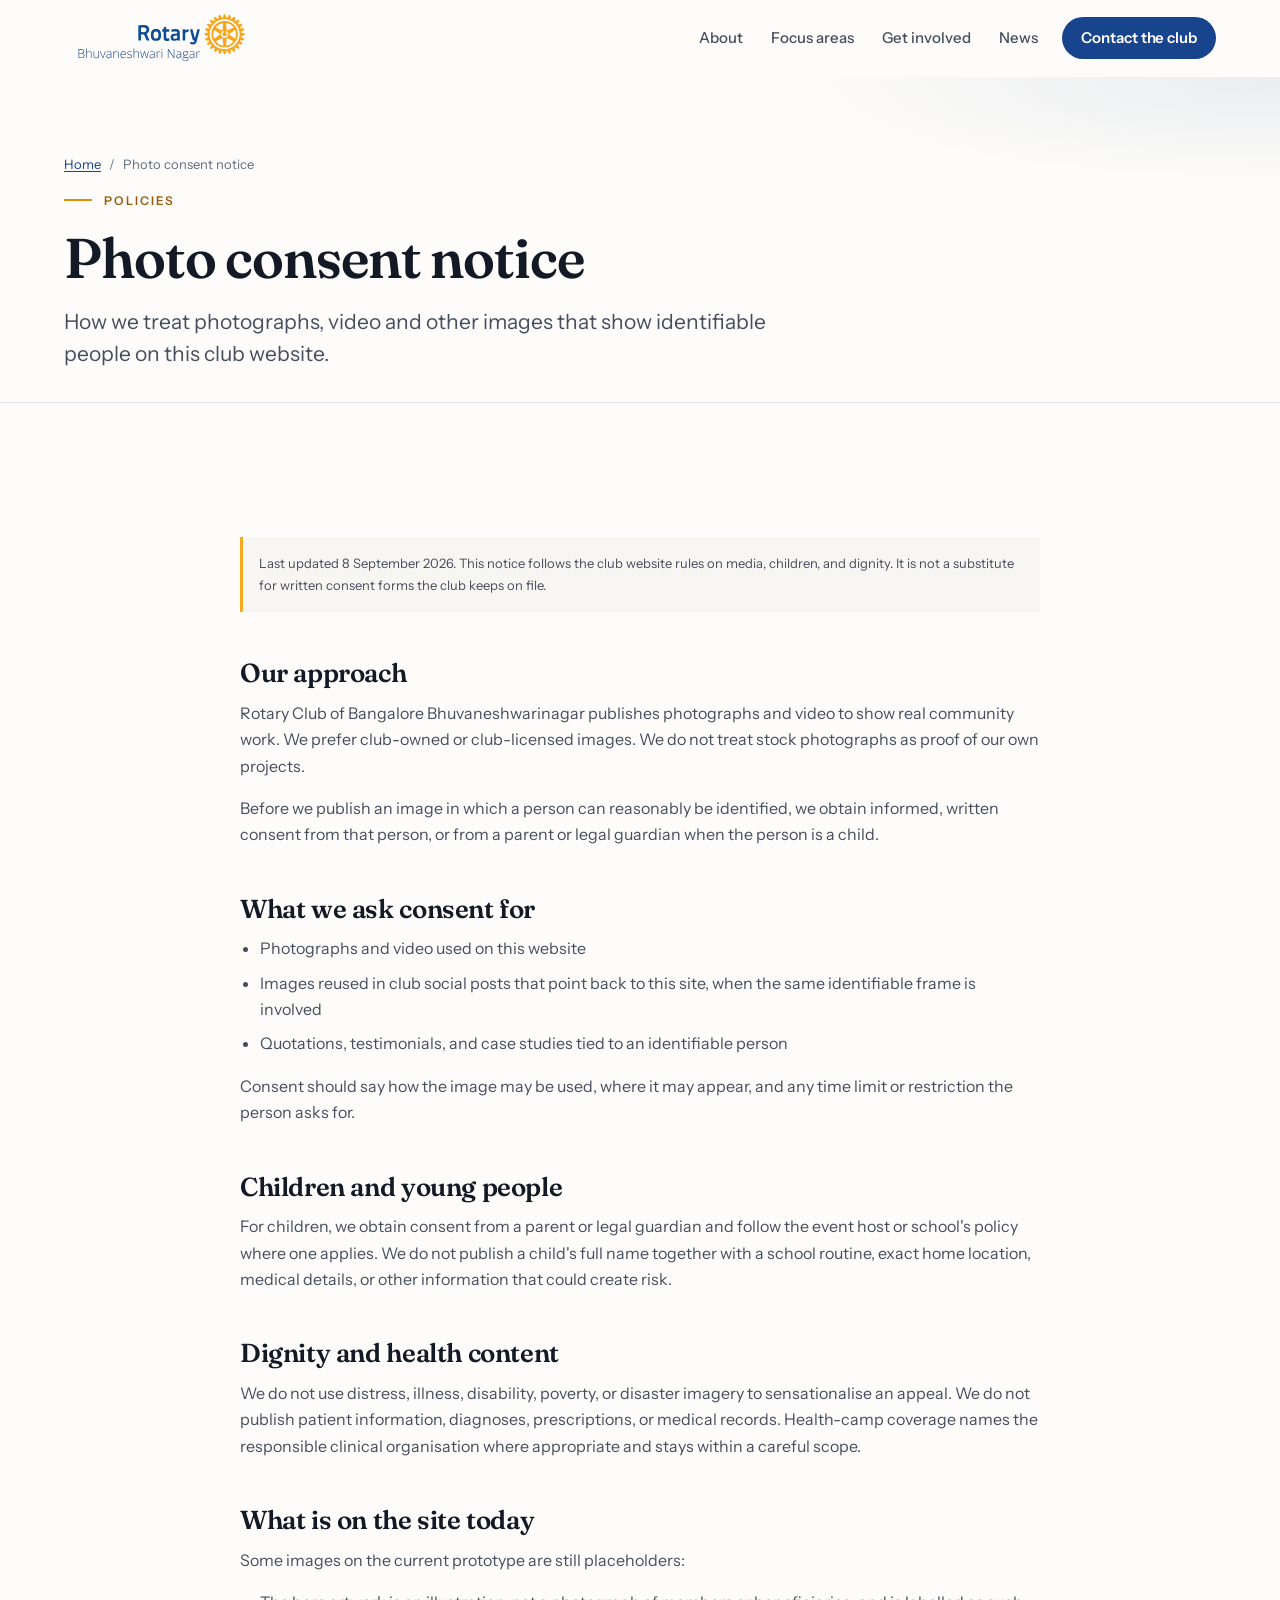
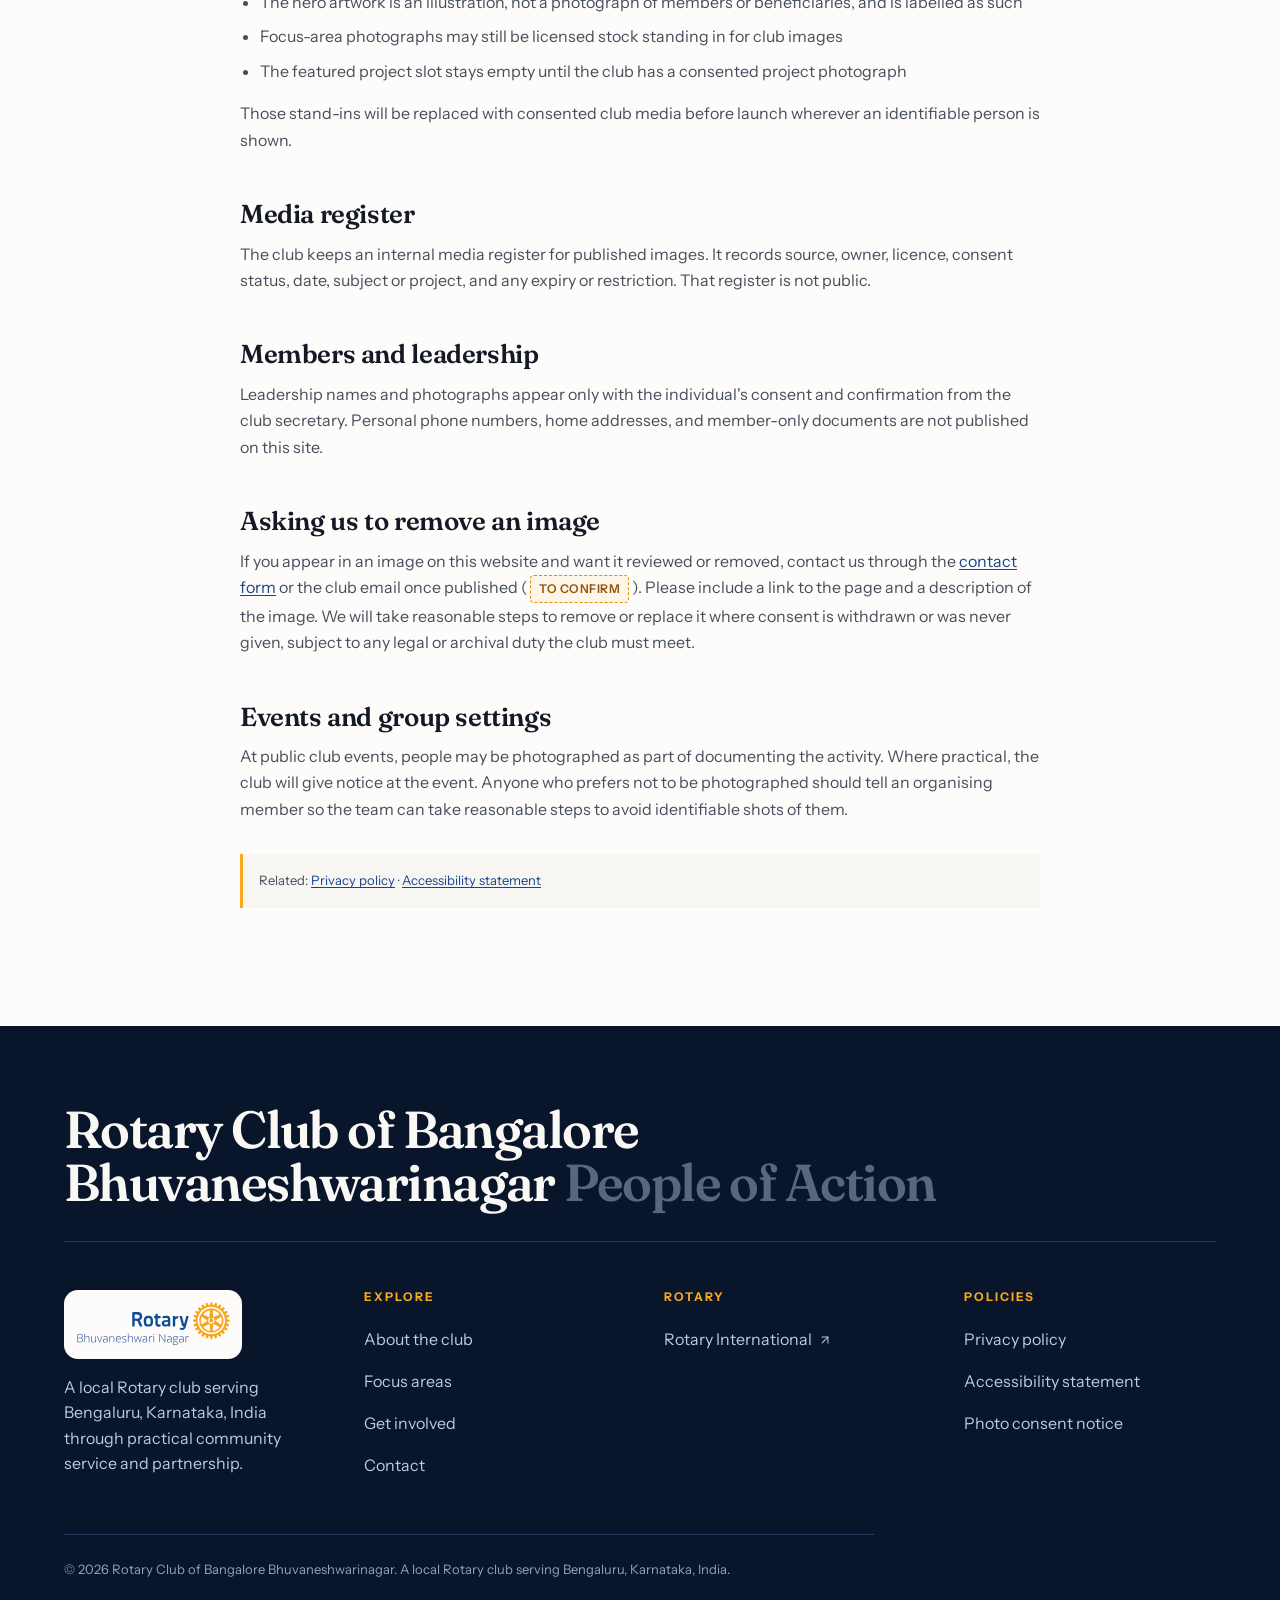
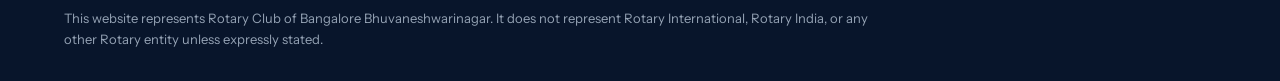
==== photo-consent/index.html @ 52475127 "Add complete HTML structure for Rotary Club website, including accessibility, privacy, and photo con" ====
<!doctype html>
<html lang="en">
<head>
  <meta charset="utf-8" />
  <meta name="viewport" content="width=device-width, initial-scale=1" />
  <title>Photo consent notice | Rotary Club of Bangalore Bhuvaneshwarinagar</title>
  <meta name="description" content="How Rotary Club of Bangalore Bhuvaneshwarinagar handles photographs, video and identifiable images on this website." />
  <meta name="theme-color" content="#0A1B33" />
  <meta name="color-scheme" content="light" />
  <meta name="robots" content="index,follow" />

  <link rel="icon" href="../imgs/favicon.svg" type="image/svg+xml" />
  <link rel="icon" href="../imgs/favicon-32.png" sizes="32x32" type="image/png" />
  <link rel="apple-touch-icon" href="../imgs/favicon-180.png" />

  <link rel="preconnect" href="https://fonts.googleapis.com" />
  <link rel="preconnect" href="https://fonts.gstatic.com" crossorigin />
  <link rel="stylesheet" href="https://fonts.googleapis.com/css2?family=Fraunces:ital,opsz,wght,SOFT,WONK@0,9..144,400..700,20,1&family=Instrument+Sans:ital,wght@0,400..700;1,400..500&display=swap" />
  <link rel="stylesheet" href="../css/main.css" />
</head>
<body>
  <a class="skip-link" href="#main">Skip to main content</a>

  <svg width="0" height="0" aria-hidden="true" focusable="false" style="position:absolute">
    <defs>
      <symbol id="i-arrow-ur" viewBox="0 0 24 24"><path d="M7 7h10v10" /><path d="M7 17 17 7" /></symbol>
      <symbol id="i-menu" viewBox="0 0 24 24"><path d="M4 5h16" /><path d="M4 12h16" /><path d="M4 19h16" /></symbol>
      <symbol id="i-close" viewBox="0 0 24 24"><path d="M18 6 6 18" /><path d="m6 6 12 12" /></symbol>
    </defs>
  </svg>

  <header class="header" id="site-header">
    <div class="wrap header__inner">
      <a class="brand" href="../">
        <img class="brand__logo" src="../imgs/rotary-club-logo.svg" width="261" height="75"
             alt="Rotary Club of Bangalore Bhuvaneshwari Nagar, home" />
      </a>

      <button class="nav-toggle" type="button" aria-expanded="false" aria-controls="primary-nav">
        <svg class="ico" aria-hidden="true"><use href="#i-menu" /></svg>
        <span class="nav-toggle__label">Menu</span>
      </button>

      <nav class="nav" id="primary-nav" aria-label="Primary">
        <a href="../#about">About</a>
        <a href="../#focus">Focus areas</a>
        <a href="../#involved">Get involved</a>
        <a href="../#news">News</a>
        <a class="btn" href="../#contact">Contact the club</a>
      </nav>
    </div>
  </header>

  <main id="main">
    <section class="page-hero" aria-labelledby="page-title">
      <div class="wrap">
        <nav aria-label="Breadcrumb">
          <ol class="crumbs">
            <li><a href="../">Home</a></li>
            <li><span aria-current="page">Photo consent notice</span></li>
          </ol>
        </nav>
        <p class="eyebrow">Policies</p>
        <h1 id="page-title">Photo consent notice</h1>
        <p class="lede">How we treat photographs, video and other images that show identifiable people on this club website.</p>
      </div>
    </section>

    <section class="section">
      <div class="wrap legal">
        <p class="note">Last updated 8 September 2026. This notice follows the club website rules on media, children, and dignity. It is not a substitute for written consent forms the club keeps on file.</p>

        <h2>Our approach</h2>
        <p>Rotary Club of Bangalore Bhuvaneshwarinagar publishes photographs and video to show real community work. We prefer club-owned or club-licensed images. We do not treat stock photographs as proof of our own projects.</p>
        <p>Before we publish an image in which a person can reasonably be identified, we obtain informed, written consent from that person, or from a parent or legal guardian when the person is a child.</p>

        <h2>What we ask consent for</h2>
        <ul>
          <li>Photographs and video used on this website</li>
          <li>Images reused in club social posts that point back to this site, when the same identifiable frame is involved</li>
          <li>Quotations, testimonials, and case studies tied to an identifiable person</li>
        </ul>
        <p>Consent should say how the image may be used, where it may appear, and any time limit or restriction the person asks for.</p>

        <h2>Children and young people</h2>
        <p>For children, we obtain consent from a parent or legal guardian and follow the event host or school's policy where one applies. We do not publish a child's full name together with a school routine, exact home location, medical details, or other information that could create risk.</p>

        <h2>Dignity and health content</h2>
        <p>We do not use distress, illness, disability, poverty, or disaster imagery to sensationalise an appeal. We do not publish patient information, diagnoses, prescriptions, or medical records. Health-camp coverage names the responsible clinical organisation where appropriate and stays within a careful scope.</p>

        <h2>What is on the site today</h2>
        <p>Some images on the current prototype are still placeholders:</p>
        <ul>
          <li>The hero artwork is an illustration, not a photograph of members or beneficiaries, and is labelled as such</li>
          <li>Focus-area photographs may still be licensed stock standing in for club images</li>
          <li>The featured project slot stays empty until the club has a consented project photograph</li>
        </ul>
        <p>Those stand-ins will be replaced with consented club media before launch wherever an identifiable person is shown.</p>

        <h2>Media register</h2>
        <p>The club keeps an internal media register for published images. It records source, owner, licence, consent status, date, subject or project, and any expiry or restriction. That register is not public.</p>

        <h2>Members and leadership</h2>
        <p>Leadership names and photographs appear only with the individual's consent and confirmation from the club secretary. Personal phone numbers, home addresses, and member-only documents are not published on this site.</p>

        <h2>Asking us to remove an image</h2>
        <p>If you appear in an image on this website and want it reviewed or removed, contact us through the <a href="../#contact">contact form</a> or the club email once published (<span class="chip">To confirm</span>). Please include a link to the page and a description of the image. We will take reasonable steps to remove or replace it where consent is withdrawn or was never given, subject to any legal or archival duty the club must meet.</p>

        <h2>Events and group settings</h2>
        <p>At public club events, people may be photographed as part of documenting the activity. Where practical, the club will give notice at the event. Anyone who prefers not to be photographed should tell an organising member so the team can take reasonable steps to avoid identifiable shots of them.</p>

        <p class="note">Related: <a href="../privacy/">Privacy policy</a> · <a href="../accessibility/">Accessibility statement</a></p>
      </div>
    </section>
  </main>

  <footer class="footer on-dark">
    <div class="wrap">
      <p class="footer__wordmark">Rotary Club of Bangalore Bhuvaneshwarinagar <span>People of Action</span></p>
      <div class="footer__grid">
        <div>
          <a class="brand brand--plate" href="../" style="margin-bottom:var(--s-4)">
            <img class="brand__logo" src="../imgs/rotary-club-logo.svg" width="261" height="75"
                 alt="Rotary Club of Bangalore Bhuvaneshwari Nagar, home" />
          </a>
          <p class="footer__about">A local Rotary club serving Bengaluru, Karnataka, India through practical community service and partnership.</p>
        </div>
        <div>
          <h3>Explore</h3>
          <ul class="footer__links">
            <li><a href="../#about">About the club</a></li>
            <li><a href="../#focus">Focus areas</a></li>
            <li><a href="../#involved">Get involved</a></li>
            <li><a href="../#contact">Contact</a></li>
          </ul>
        </div>
        <div>
          <h3>Rotary</h3>
          <ul class="footer__links">
            <li>
              <a href="https://www.rotary.org/" target="_blank" rel="noopener noreferrer">
                Rotary International
                <svg class="ico" aria-hidden="true"><use href="#i-arrow-ur" /></svg>
              </a>
            </li>
          </ul>
        </div>
        <div>
          <h3>Policies</h3>
          <ul class="footer__links">
            <li><a href="../privacy/">Privacy policy</a></li>
            <li><a href="../accessibility/">Accessibility statement</a></li>
            <li><a href="../photo-consent/" aria-current="page">Photo consent notice</a></li>
          </ul>
        </div>
      </div>
      <div class="footer__legal">
        <p>&copy; <span id="year">2026</span> Rotary Club of Bangalore Bhuvaneshwarinagar. A local Rotary club serving Bengaluru, Karnataka, India.</p>
        <p>This website represents Rotary Club of Bangalore Bhuvaneshwarinagar. It does not represent Rotary International, Rotary India, or any other Rotary entity unless expressly stated.</p>
      </div>
    </div>
  </footer>

  <script>
    (function () {
      'use strict';
      var toggle = document.querySelector('.nav-toggle');
      var nav = document.getElementById('primary-nav');
      var toggleLabel = toggle.querySelector('.nav-toggle__label');
      var toggleIcon = toggle.querySelector('use');
      function setNav(open) {
        nav.classList.toggle('is-open', open);
        toggle.setAttribute('aria-expanded', String(open));
        toggleLabel.textContent = open ? 'Close' : 'Menu';
        toggleIcon.setAttribute('href', open ? '#i-close' : '#i-menu');
      }
      toggle.addEventListener('click', function () {
        setNav(!nav.classList.contains('is-open'));
      });
      nav.addEventListener('click', function (e) {
        if (e.target.closest('a')) setNav(false);
      });
      document.addEventListener('keydown', function (e) {
        if (e.key === 'Escape' && nav.classList.contains('is-open')) {
          setNav(false);
          toggle.focus();
        }
      });
      var header = document.getElementById('site-header');
      var onScroll = function () {
        header.classList.toggle('is-stuck', window.scrollY > 8);
      };
      onScroll();
      window.addEventListener('scroll', onScroll, { passive: true });
      document.getElementById('year').textContent = String(new Date().getFullYear());
    })();
  </script>
</body>
</html>
---- css/main.css ----
/* ==========================================================================
       DESIGN TOKENS
       Brand: Rotary Royal Blue #17458F, Rotary Gold #F7A81B.
       Ramps built in HSL from those two anchors, on a warm paper neutral.
       ========================================================================== */
    :root {
      /* azure ramp */
      --azure-950: hsl(217 68% 10%);
      --azure-900: hsl(217 66% 14%);
      --azure-800: hsl(217 68% 20%);
      --azure-700: hsl(217 70% 26%);
      --azure-600: hsl(217 72% 32%);   /* brand */
      --azure-500: hsl(214 76% 42%);
      --azure-300: hsl(212 72% 74%);
      --azure-200: hsl(212 74% 86%);
      --azure-100: hsl(212 72% 92%);
      --azure-50:  hsl(210 64% 96%);

      /* gold ramp */
      --gold-800: hsl(33 88% 30%);
      --gold-700: hsl(34 90% 32%);     /* AA gold text on every paper surface: 5.26 / 5.00 / 4.66 */
      --gold-600: hsl(37 92% 46%);
      --gold-500: hsl(39 93% 54%);     /* brand */
      --gold-300: hsl(41 92% 74%);
      --gold-200: hsl(41 90% 86%);
      --gold-50:  hsl(42 82% 95%);

      /* warm neutrals */
      --paper:      hsl(40 40% 98.5%);
      --paper-2:    hsl(38 30% 96%);
      --paper-3:    hsl(36 24% 93%);
      --ink:        hsl(220 32% 11%);
      --ink-2:      hsl(220 14% 32%);
      --ink-3:      hsl(220 12% 44%);
      --line:       hsl(220 16% 87%);
      --line-soft:  hsl(220 14% 91%);

      /* on-dark */
      --on-dark:      hsl(40 40% 97%);
      --on-dark-2:    hsl(212 30% 80%);
      --on-dark-line: hsl(217 40% 26%);

      /* spacing scale */
      --s-1: .25rem; --s-2: .5rem;  --s-3: .75rem; --s-4: 1rem;
      --s-5: 1.5rem; --s-6: 2rem;   --s-7: 3rem;   --s-8: 4rem;
      --s-9: 6rem;   --s-10: 8rem;

      /* type scale */
      --fs-xs:   .75rem;
      --fs-sm:   .8125rem;
      --fs-base: 1rem;
      --fs-md:   1.0625rem;
      --fs-lg:   clamp(1.125rem, .95rem + .6vw, 1.3125rem);
      --fs-xl:   clamp(1.375rem, 1.15rem + .8vw, 1.625rem);
      --fs-2xl:  clamp(1.75rem, 1.35rem + 1.7vw, 2.5rem);
      --fs-3xl:  clamp(2.125rem, 1.5rem + 2.8vw, 3.5rem);
      --fs-4xl:  clamp(2.5rem, 1.4rem + 5.2vw, 5rem);
      --fs-num:  clamp(2.25rem, 1.4rem + 3.4vw, 3.75rem);

      /* radii: tight editorial register */
      --r-1: .25rem; --r-2: .5rem; --r-3: .875rem; --r-4: 1.25rem;
      --r-pill: 999px;

      /* elevation: two tokens only, one light direction (top) */
      --shadow-1: 0 1px 2px hsl(217 40% 20% / .06), 0 6px 16px -6px hsl(217 40% 20% / .12);
      --shadow-2: 0 2px 4px hsl(217 40% 20% / .07), 0 24px 48px -18px hsl(217 40% 20% / .26);

      --wrap: 78rem;
      --wrap-tight: 62rem;
      --header-h: 4.75rem;

      --ease: cubic-bezier(.2, .7, .2, 1);
    }

    /* ==========================================================================
       BASE
       ========================================================================== */
    *, *::before, *::after { box-sizing: border-box; }

    html { -webkit-text-size-adjust: 100%; }
    @media (prefers-reduced-motion: no-preference) {
      html { scroll-behavior: smooth; }
    }

    body {
      margin: 0;
      min-width: 20rem;
      background: var(--paper);
      color: var(--ink);
      font-family: "Instrument Sans", ui-sans-serif, system-ui, -apple-system, "Segoe UI", sans-serif;
      font-size: var(--fs-md);
      line-height: 1.6;
      font-feature-settings: "cv05" 1;
      -webkit-font-smoothing: antialiased;
      -moz-osx-font-smoothing: grayscale;
      overflow-x: hidden;
    }

    img, svg, video { display: block; max-width: 100%; }
    img { height: auto; }

    a { color: inherit; text-decoration-thickness: .07em; text-underline-offset: .22em; }
    button, input, textarea, select { font: inherit; color: inherit; }
    button { cursor: pointer; }

    ::selection { background: var(--gold-300); color: var(--azure-950); }

    :focus-visible {
      outline: 3px solid var(--gold-500);
      outline-offset: 3px;
      border-radius: var(--r-1);
    }

    h1, h2, h3, .display {
      font-family: Fraunces, "Iowan Old Style", Georgia, "Times New Roman", serif;
      font-variation-settings: "SOFT" 20, "WONK" 1;
      font-weight: 600;
      letter-spacing: -.018em;
      line-height: 1.06;
      margin: 0;
      text-wrap: balance;
    }
    h1 { font-size: var(--fs-4xl); letter-spacing: -.03em; }
    h2 { font-size: var(--fs-3xl); letter-spacing: -.024em; }
    h3 { font-size: var(--fs-xl); line-height: 1.18; }

    p { margin: 0; }
    p + p { margin-top: var(--s-4); }

    /* ==========================================================================
       PRIMITIVES
       ========================================================================== */
    .wrap {
      width: 100%;
      max-width: var(--wrap);
      margin-inline: auto;
      padding-inline: clamp(1.25rem, 4vw, 3rem);
    }
    .wrap--tight { max-width: var(--wrap-tight); }

    .section { padding-block: clamp(3.5rem, 8vw, 7rem); }
    .section--flush-top { padding-top: 0; }

    .eyebrow {
      display: flex;
      align-items: center;
      gap: var(--s-3);
      margin: 0 0 var(--s-4);
      font-family: "Instrument Sans", sans-serif;
      font-size: var(--fs-xs);
      font-weight: 600;
      letter-spacing: .16em;
      text-transform: uppercase;
      color: var(--gold-700);
    }
    .eyebrow::before {
      content: "";
      inline-size: 1.75rem;
      block-size: 2px;
      flex: none;
      background: var(--gold-600);
    }
    .eyebrow--center { justify-content: center; }
    .on-dark .eyebrow { color: var(--gold-500); }
    .on-dark .eyebrow::before { background: var(--gold-500); }

    .lede {
      font-size: var(--fs-lg);
      line-height: 1.52;
      color: var(--ink-2);
      max-width: 46ch;
    }
    .on-dark .lede { color: var(--on-dark-2); }

    .prose { color: var(--ink-2); max-width: 60ch; }

    .section-head { max-width: 40rem; margin-bottom: clamp(2rem, 4vw, 3.5rem); }
    .section-head .lede { margin-top: var(--s-4); }

    /* buttons */
    .btn {
      display: inline-flex;
      align-items: center;
      justify-content: center;
      gap: .625rem;
      min-height: 3rem;
      padding: .8125rem 1.5rem;
      border: 1px solid transparent;
      border-radius: var(--r-pill);
      background: var(--azure-600);
      color: #fff;
      font-size: var(--fs-base);
      font-weight: 600;
      letter-spacing: -.005em;
      text-decoration: none;
      transition: background-color .2s var(--ease), transform .2s var(--ease), box-shadow .2s var(--ease);
    }
    .btn:hover { background: var(--azure-700); }
    .btn:active { transform: translateY(1px); }
    .btn .ico { inline-size: 1.125rem; block-size: 1.125rem; }

    .btn--gold { background: var(--gold-500); color: var(--azure-950); }
    .btn--gold:hover { background: var(--gold-600); }

    .btn--outline {
      background: transparent;
      border-color: var(--line);
      color: var(--ink);
    }
    .btn--outline:hover { background: var(--paper-2); border-color: var(--ink-3); }

    .btn--on-dark {
      background: transparent;
      border-color: hsl(212 40% 70% / .45);
      color: var(--on-dark);
    }
    .btn--on-dark:hover { background: hsl(212 60% 90% / .12); border-color: var(--on-dark); }

    /* arrow link */
    .alink {
      display: inline-flex;
      align-items: center;
      gap: .5rem;
      min-height: 2.75rem;
      font-size: var(--fs-base);
      font-weight: 600;
      color: var(--azure-600);
      text-decoration: none;
    }
    .alink .ico { inline-size: 1rem; block-size: 1rem; transition: transform .25s var(--ease); }
    .alink:hover { color: var(--azure-700); text-decoration: underline; }
    .alink:hover .ico { transform: translate(2px, -2px); }
    .on-dark .alink { color: var(--gold-500); }
    .on-dark .alink:hover { color: var(--gold-300); }

    /* icons */
    .ico {
      inline-size: 1.5rem;
      block-size: 1.5rem;
      flex: none;
      fill: none;
      stroke: currentColor;
      stroke-width: 1.75;
      stroke-linecap: round;
      stroke-linejoin: round;
    }

    .icon-plate {
      display: grid;
      place-items: center;
      inline-size: 3rem;
      block-size: 3rem;
      border-radius: var(--r-3);
      background: var(--azure-50);
      color: var(--azure-600);
      border: 1px solid var(--azure-100);
    }
    .icon-plate .ico { inline-size: 1.5rem; block-size: 1.5rem; }

    /* "to be confirmed" chip: never fake a fact, label it */
    .chip {
      display: inline-flex;
      align-items: center;
      gap: .375rem;
      padding: .1875rem .5rem;
      border-radius: var(--r-1);
      background: var(--gold-50);
      border: 1px dashed var(--gold-600);
      color: var(--gold-800);
      font-size: var(--fs-xs);
      font-weight: 600;
      letter-spacing: .04em;
      text-transform: uppercase;
      white-space: nowrap;
    }
    .on-dark .chip {
      background: hsl(39 93% 54% / .14);
      border-color: hsl(39 93% 60% / .55);
      color: var(--gold-300);
    }

    .skip-link {
      position: fixed;
      z-index: 200;
      top: .75rem;
      left: .75rem;
      padding: .75rem 1.125rem;
      border-radius: var(--r-2);
      background: var(--azure-900);
      color: #fff;
      font-weight: 600;
      text-decoration: none;
      transform: translateY(-160%);
      transition: transform .18s var(--ease);
    }
    .skip-link:focus-visible { transform: none; }

    .sr-only {
      position: absolute;
      inline-size: 1px; block-size: 1px;
      padding: 0; margin: -1px;
      overflow: hidden;
      clip-path: inset(50%);
      white-space: nowrap;
      border: 0;
    }

    /* ==========================================================================
       TICKER
       ========================================================================== */
    .ticker {
      background: var(--azure-950);
      color: var(--on-dark);
      border-bottom: 1px solid var(--on-dark-line);
      overflow: hidden;
    }
    .ticker__track {
      display: flex;
      inline-size: max-content;
      gap: 0;
      animation: ticker 42s linear infinite;
    }
    .ticker__group {
      display: flex;
      align-items: center;
      gap: 2.25rem;
      padding-block: .625rem;
      padding-inline-end: 2.25rem;
      font-size: var(--fs-xs);
      font-weight: 600;
      letter-spacing: .18em;
      text-transform: uppercase;
      white-space: nowrap;
    }
    .ticker__group span { display: inline-flex; align-items: center; gap: 2.25rem; }
    .ticker__group span::after {
      content: "";
      inline-size: 5px; block-size: 5px;
      border-radius: 50%;
      background: var(--gold-500);
    }
    @keyframes ticker { to { transform: translateX(-50%); } }
    @media (prefers-reduced-motion: reduce) {
      .ticker__track { animation: none; }
      .ticker { overflow-x: auto; }
    }

    /* ==========================================================================
       HEADER
       ========================================================================== */
    .header {
      position: sticky;
      top: 0;
      z-index: 100;
      isolation: isolate;
      background: hsl(40 40% 98.5% / .82);
      backdrop-filter: blur(14px) saturate(1.4);
      -webkit-backdrop-filter: blur(14px) saturate(1.4);
      border-bottom: 1px solid transparent;
      transition: border-color .25s var(--ease), box-shadow .25s var(--ease);
    }
    .header.is-stuck {
      border-bottom-color: var(--line-soft);
      box-shadow: var(--shadow-1);
    }
    .header__inner {
      display: flex;
      align-items: center;
      gap: var(--s-4);
      min-height: var(--header-h);
    }

    .brand {
      display: inline-flex;
      align-items: center;
      gap: .75rem;
      margin-inline-end: auto;
      text-decoration: none;
      color: inherit;
    }
    /* Official club signature. Rotary's clear space is applied here rather than being
       baked into the file: --logo-clear matches the ratio on the supplied artwork
       (about a third of the signature height on every side). */
    .brand { --logo-h: clamp(2.25rem, 1.8rem + 1.5vw, 3.125rem); }
    .brand__logo {
      block-size: var(--logo-h);
      inline-size: auto;
      flex: none;
      margin: calc(var(--logo-h) * .28);
    }
    /* The signature is full colour, so on the dark footer it sits on a light plate
       rather than being recoloured, which Rotary brand rules forbid. The plate edge
       doubles as the clear space boundary. */
    .brand--plate {
      border-radius: var(--r-3);
      background: var(--paper);
    }
    .brand--plate { --logo-h: 2.75rem; }
    .nav { display: flex; align-items: center; gap: .25rem; }
    .nav a:not(.btn) {
      padding: .5rem .75rem;
      border-radius: var(--r-2);
      font-size: .9375rem;
      font-weight: 500;
      color: var(--ink-2);
      text-decoration: none;
      transition: color .18s var(--ease), background-color .18s var(--ease);
    }
    .nav a:not(.btn):hover { color: var(--ink); background: var(--paper-2); }
    .nav .btn { margin-inline-start: .5rem; min-height: 2.625rem; padding: .5rem 1.125rem; font-size: .9375rem; }

    .nav-toggle {
      display: none;
      align-items: center;
      gap: .5rem;
      min-height: 2.75rem;
      padding: .5rem .875rem;
      border: 1px solid var(--line);
      border-radius: var(--r-pill);
      background: transparent;
      font-size: .875rem;
      font-weight: 600;
    }

    @media (max-width: 61.99em) {
      .nav-toggle { display: inline-flex; }
      .header__inner { position: relative; }
      .nav {
        position: absolute;
        top: 100%;
        left: 0;
        right: 0;
        display: none;
        flex-direction: column;
        align-items: stretch;
        gap: 0;
        padding: var(--s-4) clamp(1.25rem, 4vw, 3rem) var(--s-6);
        background: var(--paper);
        border-bottom: 1px solid var(--line);
        box-shadow: var(--shadow-2);
        max-height: 72dvh;
        overflow-y: auto;
      }
      .nav.is-open { display: flex; }
      .nav a:not(.btn) {
        padding: .875rem .25rem;
        border-radius: 0;
        border-bottom: 1px solid var(--line-soft);
        font-size: 1.0625rem;
      }
      .nav .btn { margin: var(--s-4) 0 0; border-bottom: 0; }
    }

    /* ==========================================================================
       HERO
       ========================================================================== */
    .hero {
      position: relative;
      isolation: isolate;
      background: var(--azure-950);
      color: var(--on-dark);
      overflow: hidden;
    }
    /* the photograph fills the band; everything above it is stacked with z-index */
    .hero__photo {
      position: absolute;
      inset: 0;
      z-index: -2;
      inline-size: 100%;
      block-size: 100%;
      object-fit: cover;
      object-position: 62% 50%;
    }
    /* Directional scrim. The copy column never extends past the 44% stop, so the text
       always sits on an effective background of about rgb(24,35,55): white on that is
       roughly 14:1, well clear of AA. Do not widen .hero__copy without re-checking. */
    .hero__scrim {
      position: absolute;
      inset: 0;
      z-index: -1;
      background:
        linear-gradient(97deg,
          hsl(217 68% 10% / .96) 0%,
          hsl(217 68% 10% / .94) 52%,
          hsl(217 68% 10% / .70) 64%,
          hsl(217 68% 10% / .32) 80%,
          hsl(217 68% 10% / .12) 100%);
    }
    @media (max-width: 61.99em) {
      /* stacked layout: the scrim has to work top to bottom instead of left to right */
      .hero__photo { object-position: 58% 42%; }
      .hero__scrim {
        background:
          linear-gradient(180deg,
            hsl(217 68% 10% / .94) 0%,
            hsl(217 68% 10% / .92) 58%,
            hsl(217 68% 10% / .84) 74%,
            hsl(217 68% 10% / .92) 90%,
            hsl(217 68% 10% / .96) 100%);
      }
    }

    .hero__grid {
      position: relative;
      padding-block: clamp(3rem, 8vw, 7rem) 0;
    }
    .hero__copy { max-width: 34rem; }
    .hero .lede { color: hsl(212 34% 90%); }
    .hero h1 { margin-bottom: var(--s-5); }
    .hero h1 em {
      font-style: italic;
      font-variation-settings: "SOFT" 40, "WONK" 1;
      color: var(--gold-500);
    }
    .hero__actions {
      display: flex;
      flex-wrap: wrap;
      gap: var(--s-3);
      margin-top: var(--s-6);
    }

    /* the photograph needs room to breathe under the copy before the meta bar */
    .hero__spacer { block-size: clamp(5rem, 13vw, 10rem); }
    @media (max-width: 61.99em) { .hero__spacer { block-size: clamp(4rem, 16vw, 7rem); } }

    /* Full width bar across the foot of the hero. It carries its own near opaque
       background so its text is never judged against the photograph. */
    .hero__foot {
      position: relative;
      background: hsl(217 68% 10% / .93);
      backdrop-filter: blur(10px);
      -webkit-backdrop-filter: blur(10px);
      border-top: 1px solid var(--on-dark-line);
    }
    .hero__meta {
      position: relative;
      display: grid;
      grid-template-columns: repeat(2, minmax(0, 1fr));
      gap: 0 clamp(1.5rem, 4vw, 3rem);
      margin: 0;
      padding: 0;
      list-style: none;
    }
    .hero__meta li {
      padding-block: var(--s-4);
      border-top: 1px solid var(--on-dark-line);
    }
    .hero__meta li:nth-child(-n+2) { border-top: 0; }
    .hero__meta b {
      display: block;
      font-family: Fraunces, Georgia, serif;
      font-size: 1.125rem;
      font-weight: 600;
      letter-spacing: -.01em;
      color: var(--on-dark);
    }
    .hero__meta span {
      display: block;
      margin-top: .125rem;
      font-size: var(--fs-sm);
      color: var(--on-dark-2);
    }
    @media (min-width: 48em) {
      .hero__meta { grid-template-columns: repeat(4, minmax(0, 1fr)); }
      .hero__meta li { border-top: 0; }
    }

    .hero__credit {
      position: absolute;
      z-index: 1;
      right: clamp(.75rem, 2vw, 1.25rem);
      bottom: calc(100% + .5rem);
      margin: 0;
      padding: .3125rem .625rem;
      border-radius: var(--r-1);
      background: hsl(217 68% 10% / .8);
      backdrop-filter: blur(6px);
      -webkit-backdrop-filter: blur(6px);
      font-size: var(--fs-xs);
      color: var(--on-dark-2);
    }
    @media (max-width: 47.99em) { .hero__credit { display: none; } }

    /* ==========================================================================
       STATS RAIL  (hairlines, no boxes)
       ========================================================================== */
    .stats {
      background: var(--paper-2);
      border-block: 1px solid var(--line-soft);
    }
    .stats__grid {
      display: grid;
      grid-template-columns: repeat(2, minmax(0, 1fr));
      column-gap: clamp(1.5rem, 4vw, 3rem);
    }
    .stats__item {
      padding-block: clamp(1.75rem, 4vw, 2.75rem);
      border-top: 1px solid var(--line);
    }
    .stats__item:nth-child(-n+2) { border-top: 0; }
    .stats__num {
      display: block;
      font-family: Fraunces, Georgia, serif;
      font-size: var(--fs-num);
      font-weight: 600;
      font-variation-settings: "SOFT" 20, "WONK" 1;
      line-height: 1;
      letter-spacing: -.04em;
      color: var(--azure-600);
      font-variant-numeric: tabular-nums;
    }
    .stats__label {
      display: block;
      max-width: 22ch;
      margin-top: var(--s-3);
      font-size: var(--fs-base);
      color: var(--ink-2);
    }
    @media (min-width: 48em) {
      .stats__grid { grid-template-columns: repeat(4, minmax(0, 1fr)); }
      .stats__item { border-top: 0; }
    }

    /* ==========================================================================
       STATEMENT (about)
       ========================================================================== */
    .statement__grid { display: grid; gap: clamp(2rem, 5vw, 4rem); }
    .statement h2 { max-width: 24ch; }
    .statement__quote {
      margin: 0;
      font-family: Fraunces, Georgia, serif;
      font-size: var(--fs-2xl);
      font-weight: 500;
      font-variation-settings: "SOFT" 40, "WONK" 1;
      font-style: italic;
      line-height: 1.2;
      letter-spacing: -.02em;
      color: var(--azure-700);
      max-width: 30ch;
    }

    .principles { list-style: none; margin: 0; padding: 0; display: grid; gap: var(--s-5); }
    .principles li {
      display: grid;
      grid-template-columns: auto minmax(0, 1fr);
      gap: var(--s-4);
      padding-top: var(--s-5);
      border-top: 1px solid var(--line);
    }
    .principles li:first-child { padding-top: 0; border-top: 0; }
    .principles .icon-plate { inline-size: 2.5rem; block-size: 2.5rem; border-radius: var(--r-2); }
    .principles .icon-plate .ico { inline-size: 1.125rem; block-size: 1.125rem; }
    .principles h3 { font-size: var(--fs-base); font-family: "Instrument Sans", sans-serif; font-weight: 700; letter-spacing: 0; }
    .principles p { margin-top: .25rem; font-size: var(--fs-base); color: var(--ink-2); }

    @media (min-width: 62em) {
      .statement__grid { grid-template-columns: minmax(0, 1fr) minmax(0, 1fr); align-items: start; }
      .statement__aside { position: sticky; top: calc(var(--header-h) + 2rem); }
    }

    /* ==========================================================================
       FOCUS AREAS (bento)
       ========================================================================== */
    .focus { background: var(--paper-2); }
    .focus__grid {
      display: grid;
      gap: clamp(1rem, 2vw, 1.5rem);
      grid-template-columns: repeat(2, minmax(0, 1fr));
    }
    @media (max-width: 40em) { .focus__grid { grid-template-columns: minmax(0, 1fr); } }
    @media (min-width: 62em) {
      .focus__grid { grid-template-columns: repeat(6, minmax(0, 1fr)); }
      .card--wide { grid-column: span 4; }
      .card--tall { grid-column: span 2; }
      .card--half { grid-column: span 3; }
    }

    .card {
      position: relative;
      display: flex;
      flex-direction: column;
      overflow: hidden;
      border-radius: var(--r-4);
      background: var(--paper);
      border: 1px solid var(--line-soft);
      transition: transform .3s var(--ease), box-shadow .3s var(--ease), border-color .3s var(--ease);
    }
    .card:hover { transform: translateY(-3px); box-shadow: var(--shadow-2); border-color: var(--line); }
    .card__media { position: relative; aspect-ratio: 16 / 10; overflow: hidden; background: var(--paper-3); }
    .card--wide .card__media { aspect-ratio: 21 / 9; }
    .card__media img {
      inline-size: 100%;
      block-size: 100%;
      object-fit: cover;
      transition: transform .6s var(--ease);
    }
    .card:hover .card__media img { transform: scale(1.04); }
    .card__index {
      position: absolute;
      top: var(--s-4);
      left: var(--s-4);
      padding: .25rem .5rem;
      border-radius: var(--r-1);
      background: hsl(217 68% 10% / .74);
      backdrop-filter: blur(6px);
      -webkit-backdrop-filter: blur(6px);
      color: var(--on-dark);
      font-size: var(--fs-xs);
      font-weight: 700;
      letter-spacing: .12em;
      font-variant-numeric: tabular-nums;
    }
    .card__body {
      display: flex;
      flex-direction: column;
      gap: var(--s-3);
      flex: 1;
      padding: clamp(1.25rem, 3vw, 1.75rem);
    }
    .card__body p { color: var(--ink-2); font-size: var(--fs-base); }
    .card__body .alink { margin-top: auto; }
    .card__head { display: flex; align-items: center; gap: var(--s-3); }
    .card__head .icon-plate { inline-size: 2.75rem; block-size: 2.75rem; border-radius: var(--r-2); }
    .card__head .icon-plate .ico { inline-size: 1.5rem; block-size: 1.5rem; }

    /* type-led tile: no stock photo where a stock photo would lie */
    .card--typeled {
      background: linear-gradient(160deg, var(--gold-50), var(--paper));
      border-color: var(--gold-200);
    }
    .card--typeled .card__body { justify-content: center; gap: var(--s-4); padding-block: clamp(1.75rem, 4vw, 2.5rem); }
    .card--typeled .icon-plate { background: var(--gold-200); border-color: var(--gold-300); color: var(--gold-800); }
    .card--typeled .card__index {
      position: static;
      align-self: flex-start;
      background: transparent;
      backdrop-filter: none;
      -webkit-backdrop-filter: none;
      padding: 0;
      color: var(--gold-800);
    }
    .card--typeled h3 { font-size: var(--fs-2xl); }
    /* the type led tile centres as one block, so the link is not stranded
       at the bottom of a tall card */
    .card--typeled .alink { color: var(--gold-800); margin-top: 0; }

    .tags { display: flex; flex-wrap: wrap; gap: .5rem; margin: 0; padding: 0; list-style: none; }
    .tags li {
      padding: .375rem .75rem;
      border: 1px solid var(--gold-300);
      border-radius: var(--r-pill);
      background: hsl(42 82% 95% / .7);
      font-size: var(--fs-sm);
      font-weight: 500;
      color: var(--gold-800);
    }

    /* ==========================================================================
       FEATURED BAND (designed empty state)
       ========================================================================== */
    .band {
      background: var(--azure-900);
      color: var(--on-dark);
      background-image:
        radial-gradient(50% 70% at 85% 10%, hsl(214 76% 42% / .32), transparent 65%),
        radial-gradient(45% 60% at 5% 95%, hsl(39 93% 54% / .12), transparent 70%);
    }
    .band__grid { display: grid; gap: clamp(2rem, 5vw, 3.5rem); align-items: center; }
    @media (min-width: 62em) {
      .band__grid { grid-template-columns: minmax(0, 1fr) minmax(0, 1.1fr); }
    }

    .photo-slot {
      display: grid;
      justify-items: center;
      align-content: center;
      gap: var(--s-4);
      aspect-ratio: 4 / 3;
      padding: var(--s-6);
      border: 2px dashed hsl(212 40% 60% / .45);
      border-radius: var(--r-4);
      background: hsl(217 68% 10% / .35);
      text-align: center;
    }
    .photo-slot .ico { inline-size: 2.5rem; block-size: 2.5rem; color: var(--gold-500); }
    .photo-slot p { max-width: 34ch; font-size: var(--fs-sm); color: var(--on-dark-2); }

    .facts {
      display: grid;
      grid-template-columns: repeat(2, minmax(0, 1fr));
      gap: 0;
      margin: var(--s-6) 0 var(--s-6);
      padding: 0;
      border-top: 1px solid var(--on-dark-line);
      list-style: none;
    }
    .facts li {
      padding: var(--s-4) var(--s-4) var(--s-4) 0;
      border-bottom: 1px solid var(--on-dark-line);
    }
    @media (min-width: 48em) { .facts { grid-template-columns: repeat(4, minmax(0, 1fr)); } }
    .facts dt, .facts b {
      display: block;
      margin-bottom: .5rem;
      font-size: var(--fs-xs);
      font-weight: 700;
      letter-spacing: .14em;
      text-transform: uppercase;
      color: var(--on-dark-2);
    }

    /* ==========================================================================
       STEPS
       ========================================================================== */
    .steps {
      display: grid;
      gap: clamp(1.5rem, 4vw, 2.5rem);
      grid-template-columns: repeat(auto-fit, minmax(15rem, 1fr));
      counter-reset: step;
      list-style: none;
      margin: 0;
      padding: 0;
    }
    .steps li { padding-top: var(--s-5); border-top: 2px solid var(--azure-200); }
    .steps li::before {
      counter-increment: step;
      content: "0" counter(step);
      display: block;
      margin-bottom: var(--s-4);
      font-family: Fraunces, Georgia, serif;
      font-size: 2rem;
      font-weight: 600;
      font-variation-settings: "SOFT" 20, "WONK" 1;
      line-height: 1;
      letter-spacing: -.04em;
      color: var(--gold-600);
      font-variant-numeric: tabular-nums;
    }
    .steps h3 { font-size: var(--fs-lg); }
    .steps p { margin-top: var(--s-3); color: var(--ink-2); font-size: var(--fs-base); }

    /* ==========================================================================
       EVENTS
       ========================================================================== */
    .event {
      display: grid;
      gap: var(--s-5);
      align-items: center;
      padding: clamp(1.5rem, 3vw, 2rem);
      border: 1px solid var(--line);
      border-left: 4px solid var(--gold-500);
      border-radius: var(--r-3);
      background: var(--paper);
      box-shadow: var(--shadow-1);
    }
    .event__date {
      display: grid;
      place-items: center;
      gap: .125rem;
      inline-size: 5.5rem;
      padding: var(--s-4) var(--s-2);
      border-radius: var(--r-2);
      background: var(--azure-50);
      border: 1px solid var(--azure-100);
      text-align: center;
    }
    .event__date span {
      font-size: var(--fs-xs);
      font-weight: 700;
      letter-spacing: .14em;
      text-transform: uppercase;
      color: var(--azure-700);
    }
    .event__date b {
      font-family: Fraunces, Georgia, serif;
      font-size: 1.5rem;
      font-weight: 600;
      line-height: 1;
      color: var(--azure-700);
    }
    .event p { margin-top: var(--s-2); color: var(--ink-2); font-size: var(--fs-base); }
    .event__meta { display: flex; flex-wrap: wrap; gap: var(--s-3); margin-top: var(--s-4); }
    .event__meta span {
      display: inline-flex;
      align-items: center;
      gap: .375rem;
      font-size: var(--fs-sm);
      color: var(--ink-3);
    }
    .event__meta .ico { inline-size: 1rem; block-size: 1rem; }
    @media (min-width: 48em) {
      .event { grid-template-columns: auto minmax(0, 1fr) auto; }
    }

    /* ==========================================================================
       CTA
       ========================================================================== */
    .cta { background: var(--gold-500); color: var(--azure-950); }
    .cta__inner {
      display: grid;
      gap: var(--s-5);
      align-items: center;
      padding-block: clamp(2.75rem, 6vw, 4.5rem);
    }
    .cta h2 { max-width: 26ch; }
    .cta p { margin-top: var(--s-4); max-width: 46ch; color: hsl(217 60% 16% / .82); font-size: var(--fs-lg); }
    .cta .btn { background: var(--azure-900); color: #fff; }
    .cta .btn:hover { background: var(--azure-950); }
    @media (min-width: 62em) {
      .cta__inner { grid-template-columns: minmax(0, 1fr) auto; gap: var(--s-8); }
    }

    /* ==========================================================================
       CONTACT
       ========================================================================== */
    .contact { background: var(--paper-2); }
    .contact__grid { display: grid; gap: clamp(2rem, 5vw, 3.5rem); align-items: start; }
    @media (min-width: 62em) {
      .contact__grid { grid-template-columns: minmax(0, .85fr) minmax(0, 1.15fr); }
    }

    .details { display: grid; gap: 0; margin: var(--s-6) 0 0; padding: 0; list-style: none; }
    .details li {
      display: grid;
      grid-template-columns: auto minmax(0, 1fr);
      gap: var(--s-4);
      padding-block: var(--s-4);
      border-top: 1px solid var(--line);
    }
    .details li:last-child { border-bottom: 1px solid var(--line); }
    .details .icon-plate { inline-size: 2.5rem; block-size: 2.5rem; border-radius: var(--r-2); }
    .details .icon-plate .ico { inline-size: 1.125rem; block-size: 1.125rem; }
    .details b { display: block; font-size: var(--fs-base); }
    .details li > div > span { display: block; margin-top: .375rem; font-size: var(--fs-base); color: var(--ink-2); }
    .details .chip { margin-inline-end: .5rem; }

    .form {
      position: relative;
      padding: clamp(1.5rem, 4vw, 2.5rem);
      border: 1px solid var(--line);
      border-radius: var(--r-4);
      background: var(--paper);
      box-shadow: var(--shadow-2);
    }
    .form h3 { font-size: var(--fs-xl); }
    .form__note { margin-top: var(--s-3); font-size: var(--fs-sm); color: var(--ink-3); }
    .form__note a { color: var(--azure-600); text-decoration: underline; text-underline-offset: .15em; }
    .form__note a:hover { color: var(--azure-800); }
    .form__grid {
      display: grid;
      gap: var(--s-4);
      margin-top: var(--s-5);
      grid-template-columns: repeat(2, minmax(0, 1fr));
    }
    @media (max-width: 40em) { .form__grid { grid-template-columns: minmax(0, 1fr); } }
    .field { display: grid; gap: .375rem; }
    .field--full { grid-column: 1 / -1; }
    .field label { font-size: var(--fs-sm); font-weight: 600; }
    .field .req { color: var(--gold-800); }
    .field input, .field select, .field textarea {
      min-height: 3rem;
      padding: .75rem .875rem;
      border: 1px solid var(--line);
      border-radius: var(--r-2);
      background: var(--paper);
      font-size: var(--fs-base);
      transition: border-color .18s var(--ease), box-shadow .18s var(--ease);
    }
    .field textarea { min-height: 8rem; resize: vertical; }
    .field select {
      appearance: none;
      background-image: url("data:image/svg+xml,%3Csvg xmlns='http://www.w3.org/2000/svg' viewBox='0 0 24 24' fill='none' stroke='%234B5263' stroke-width='2' stroke-linecap='round'%3E%3Cpath d='m6 9 6 6 6-6'/%3E%3C/svg%3E");
      background-repeat: no-repeat;
      background-position: right .75rem center;
      background-size: 1.125rem;
      padding-inline-end: 2.5rem;
    }
    .field input:hover, .field select:hover, .field textarea:hover { border-color: var(--ink-3); }
    .field input:focus, .field select:focus, .field textarea:focus {
      border-color: var(--azure-500);
      box-shadow: 0 0 0 3px hsl(214 76% 42% / .16);
      outline: none;
    }
    .form .btn { margin-top: var(--s-5); inline-size: 100%; }
    @media (min-width: 40em) { .form .btn { inline-size: auto; } }

    /* designed success state */
    .form__success { display: none; text-align: center; padding-block: var(--s-4); }
    .form.is-sent .form__body { display: none; }
    .form.is-sent .form__success { display: grid; justify-items: center; gap: var(--s-4); }
    .form__success svg { inline-size: min(15rem, 70%); block-size: auto; }
    .form__success h3 { max-width: 24ch; }
    .form__success h3:focus, .form__success h3:focus-visible { outline: none; }
    .form__success p { max-width: 42ch; color: var(--ink-2); font-size: var(--fs-base); }

    /* ==========================================================================
       FOOTER
       ========================================================================== */
    .footer {
      background: var(--azure-950);
      color: var(--on-dark);
      padding-block: clamp(3rem, 6vw, 5rem) var(--s-6);
    }
    .footer__wordmark {
      font-family: Fraunces, Georgia, serif;
      font-size: clamp(1.75rem, 1rem + 3.4vw, 3.25rem);
      font-weight: 600;
      font-variation-settings: "SOFT" 20, "WONK" 1;
      line-height: 1.02;
      letter-spacing: -.03em;
      max-width: 26ch;
      margin: 0 0 var(--s-6);
      color: var(--on-dark);
    }
    .footer__wordmark span { color: hsl(212 30% 80% / .45); }
    .footer__grid {
      display: grid;
      gap: clamp(2rem, 4vw, 3rem);
      padding-top: clamp(2rem, 4vw, 3rem);
      border-top: 1px solid var(--on-dark-line);
      grid-template-columns: repeat(auto-fit, minmax(12rem, 1fr));
    }
    .footer h3 {
      font-family: "Instrument Sans", sans-serif;
      font-size: var(--fs-xs);
      font-weight: 700;
      letter-spacing: .16em;
      text-transform: uppercase;
      color: var(--gold-500);
      margin-bottom: var(--s-4);
    }
    .footer__links { list-style: none; margin: 0; padding: 0; display: grid; gap: .125rem; }
    .footer__links a {
      display: inline-flex;
      align-items: center;
      gap: .375rem;
      min-height: 2.5rem;
      padding-block: .25rem;
      color: var(--on-dark-2);
      text-decoration: none;
      font-size: var(--fs-base);
    }
    .footer__links a:hover { color: var(--on-dark); text-decoration: underline; }
    .footer__links a[aria-disabled="true"] { color: hsl(212 30% 80% / .68); cursor: not-allowed; }
    .footer__links .ico { inline-size: .875rem; block-size: .875rem; }
    .footer__about { color: var(--on-dark-2); font-size: var(--fs-base); max-width: 38ch; }
    .footer__address {
      margin-top: var(--s-4);
      font-style: normal;
      font-size: var(--fs-base);
      line-height: 1.9;
      color: var(--on-dark-2);
    }
    /* WCAG 2.2 AA target size: keep the inline contact link at least 24px tall */
    .footer__address a { color: var(--on-dark); display: inline-block; padding-block: .25rem; }
    .footer__legal {
      margin-top: clamp(2rem, 4vw, 3rem);
      padding-top: var(--s-5);
      border-top: 1px solid var(--on-dark-line);
      display: grid;
      gap: var(--s-3);
      font-size: var(--fs-sm);
      color: hsl(212 30% 80% / .78);
      max-width: 90ch;
    }

    /* ==========================================================================
       REVEAL
       ========================================================================== */
    /* Content is visible by default. The hidden start state is only ever applied
       once JS has confirmed it can also remove it, so a script error or a blocked
       script can never leave the page blank. */
    @media (prefers-reduced-motion: no-preference) {
      .js-anim .reveal {
        opacity: 0;
        transform: translateY(18px);
        transition: opacity .7s var(--ease), transform .7s var(--ease);
      }
      .js-anim .reveal.is-in { opacity: 1; transform: none; }
    }

/* ==========================================================================
   LEGAL / POLICY PAGES
   ========================================================================== */
.page-hero {
  padding-block: clamp(3rem, 6vw, 5rem) var(--s-6);
  background:
    radial-gradient(ellipse 70% 60% at 100% 0%, hsl(217 70% 26% / .08), transparent 55%),
    var(--paper);
  border-bottom: 1px solid var(--line-soft);
}
.page-hero .crumbs {
  display: flex;
  flex-wrap: wrap;
  gap: .5rem;
  align-items: center;
  list-style: none;
  margin: 0 0 var(--s-4);
  padding: 0;
  font-size: var(--fs-sm);
  color: var(--ink-3);
}
.page-hero .crumbs a { color: var(--azure-600); text-decoration: underline; text-underline-offset: .15em; }
.page-hero .crumbs a:hover { color: var(--azure-800); }
.page-hero .crumbs li:not(:last-child)::after {
  content: "/";
  margin-inline-start: .5rem;
  color: var(--ink-3);
  text-decoration: none;
}
.page-hero h1 {
  font-family: Fraunces, Georgia, serif;
  font-size: var(--fs-3xl);
  font-weight: 600;
  line-height: 1.15;
  letter-spacing: -.02em;
  color: var(--ink);
  margin: var(--s-3) 0 var(--s-4);
  max-width: 22ch;
}
.page-hero .lede {
  font-size: var(--fs-lg);
  color: var(--ink-2);
  max-width: 52ch;
  margin: 0;
}
.legal {
  max-width: 56rem;
}
.legal h2 {
  font-family: Fraunces, Georgia, serif;
  font-size: var(--fs-xl);
  font-weight: 600;
  letter-spacing: -.015em;
  color: var(--ink);
  margin: var(--s-7) 0 var(--s-3);
}
.legal h2:first-child { margin-top: 0; }
.legal h3 {
  font-size: var(--fs-md);
  font-weight: 650;
  color: var(--ink);
  margin: var(--s-5) 0 var(--s-2);
}
.legal p,
.legal li {
  color: var(--ink-2);
  font-size: var(--fs-base);
  line-height: 1.65;
}
.legal p { margin: 0 0 var(--s-4); }
.legal ul {
  margin: 0 0 var(--s-4);
  padding-inline-start: 1.25rem;
  display: grid;
  gap: var(--s-2);
}
.legal a { color: var(--azure-600); text-decoration: underline; text-underline-offset: .15em; }
.legal a:hover { color: var(--azure-800); }
.legal .note {
  margin-top: var(--s-6);
  padding: var(--s-4);
  background: var(--paper-2);
  border-left: 3px solid var(--gold-500);
  color: var(--ink-2);
  font-size: var(--fs-sm);
}
.legal .chip { margin-inline: .15rem; }
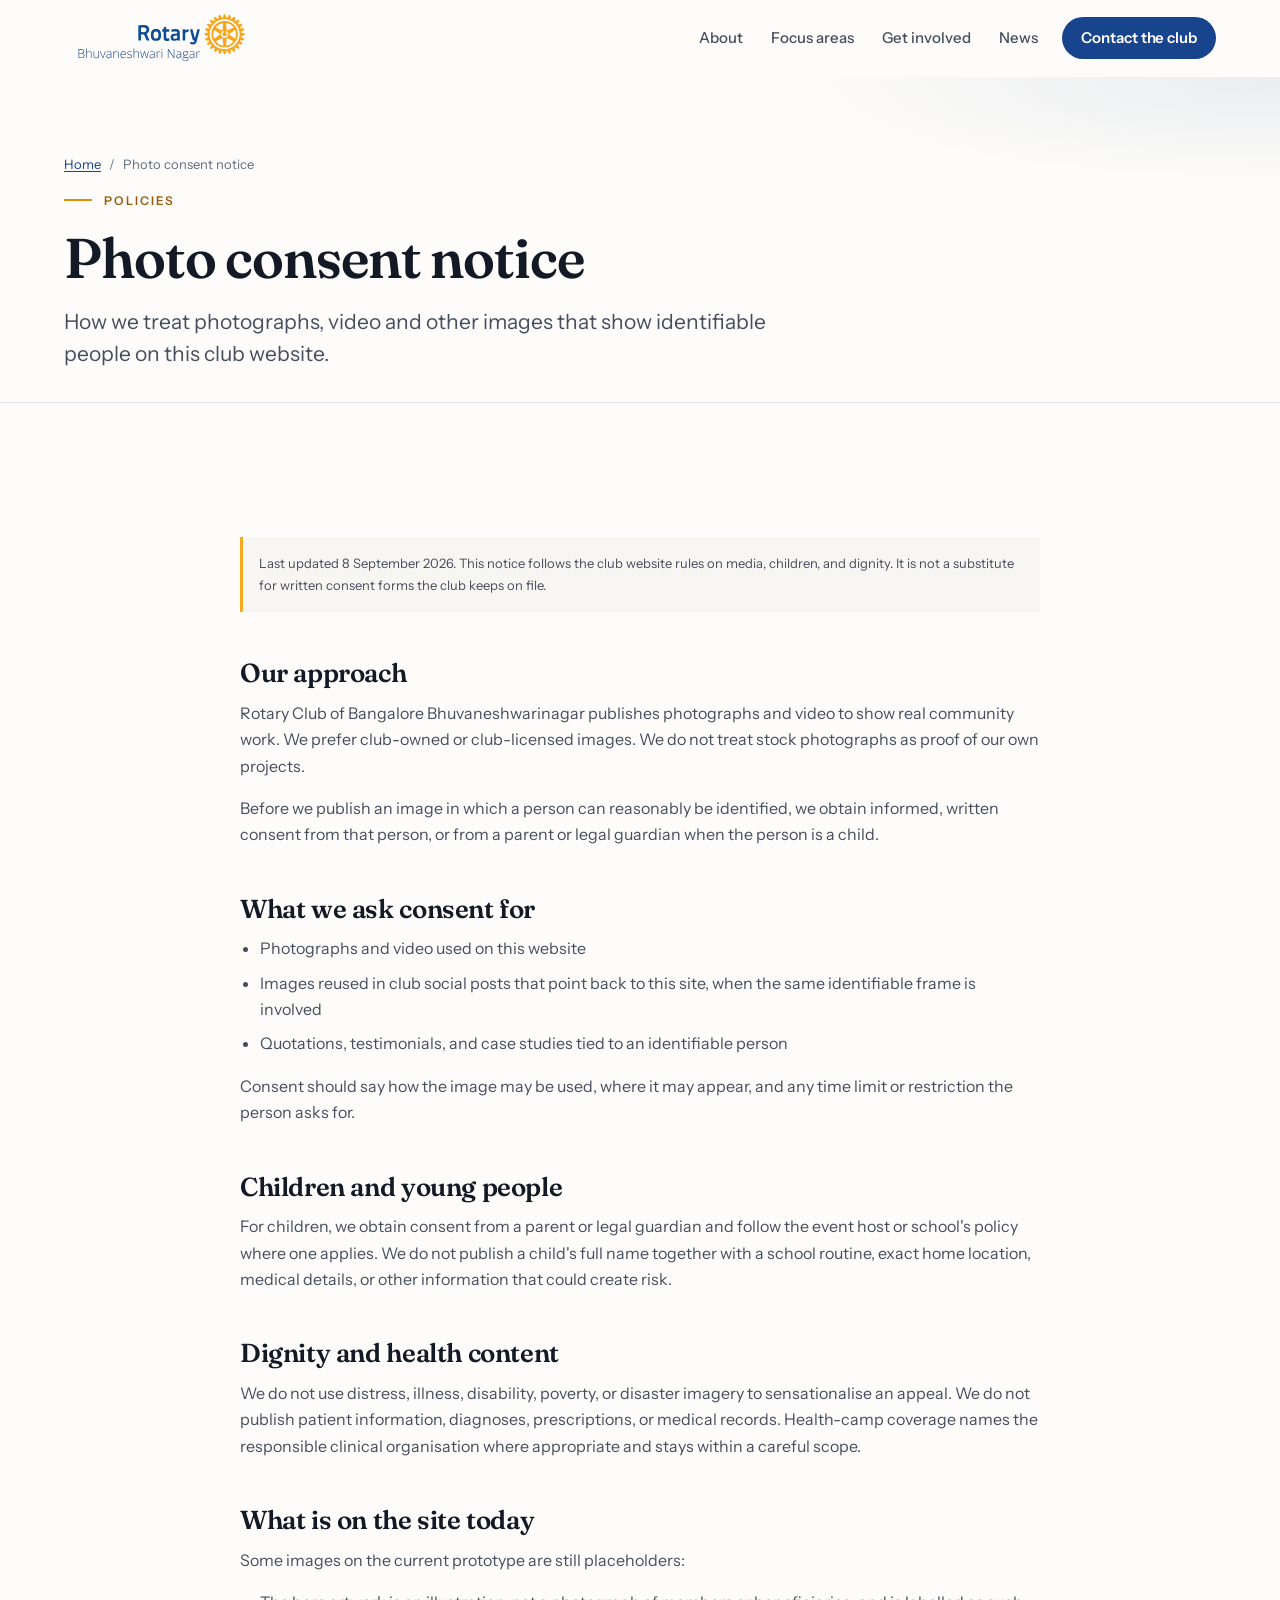
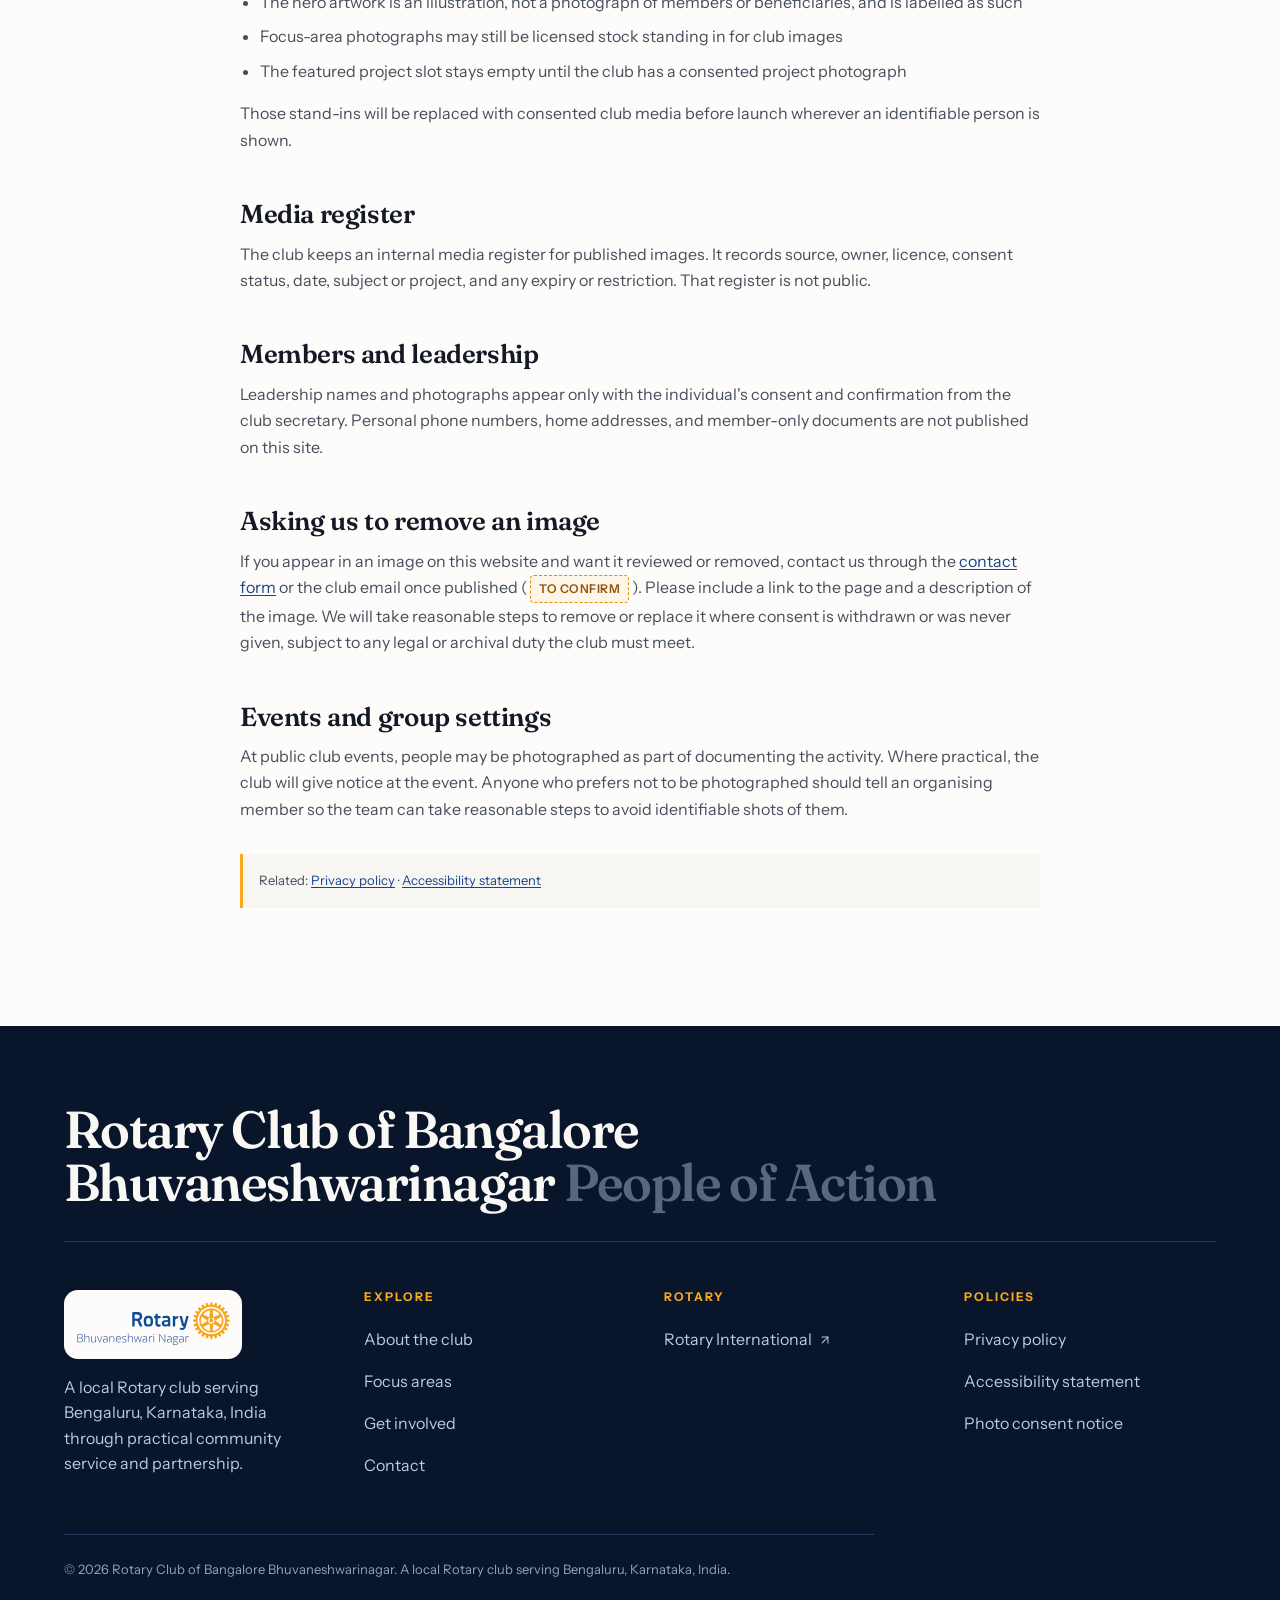
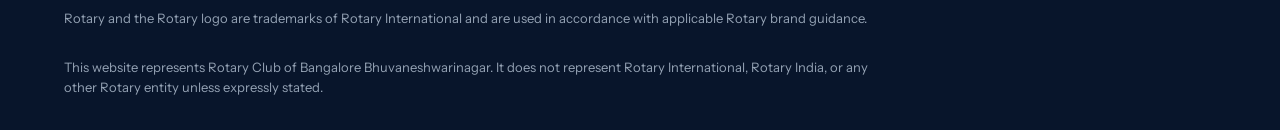
==== commit 3ff57542: "Update deployment workflow to remove additional internal files, enhance privacy policy details, and " ====
--- a/photo-consent/index.html
+++ b/photo-consent/index.html
@@ -156,6 +156,7 @@
       </div>
       <div class="footer__legal">
         <p>&copy; <span id="year">2026</span> Rotary Club of Bangalore Bhuvaneshwarinagar. A local Rotary club serving Bengaluru, Karnataka, India.</p>
+        <p>Rotary and the Rotary logo are trademarks of Rotary International and are used in accordance with applicable Rotary brand guidance.</p>
         <p>This website represents Rotary Club of Bangalore Bhuvaneshwarinagar. It does not represent Rotary International, Rotary India, or any other Rotary entity unless expressly stated.</p>
       </div>
     </div>
